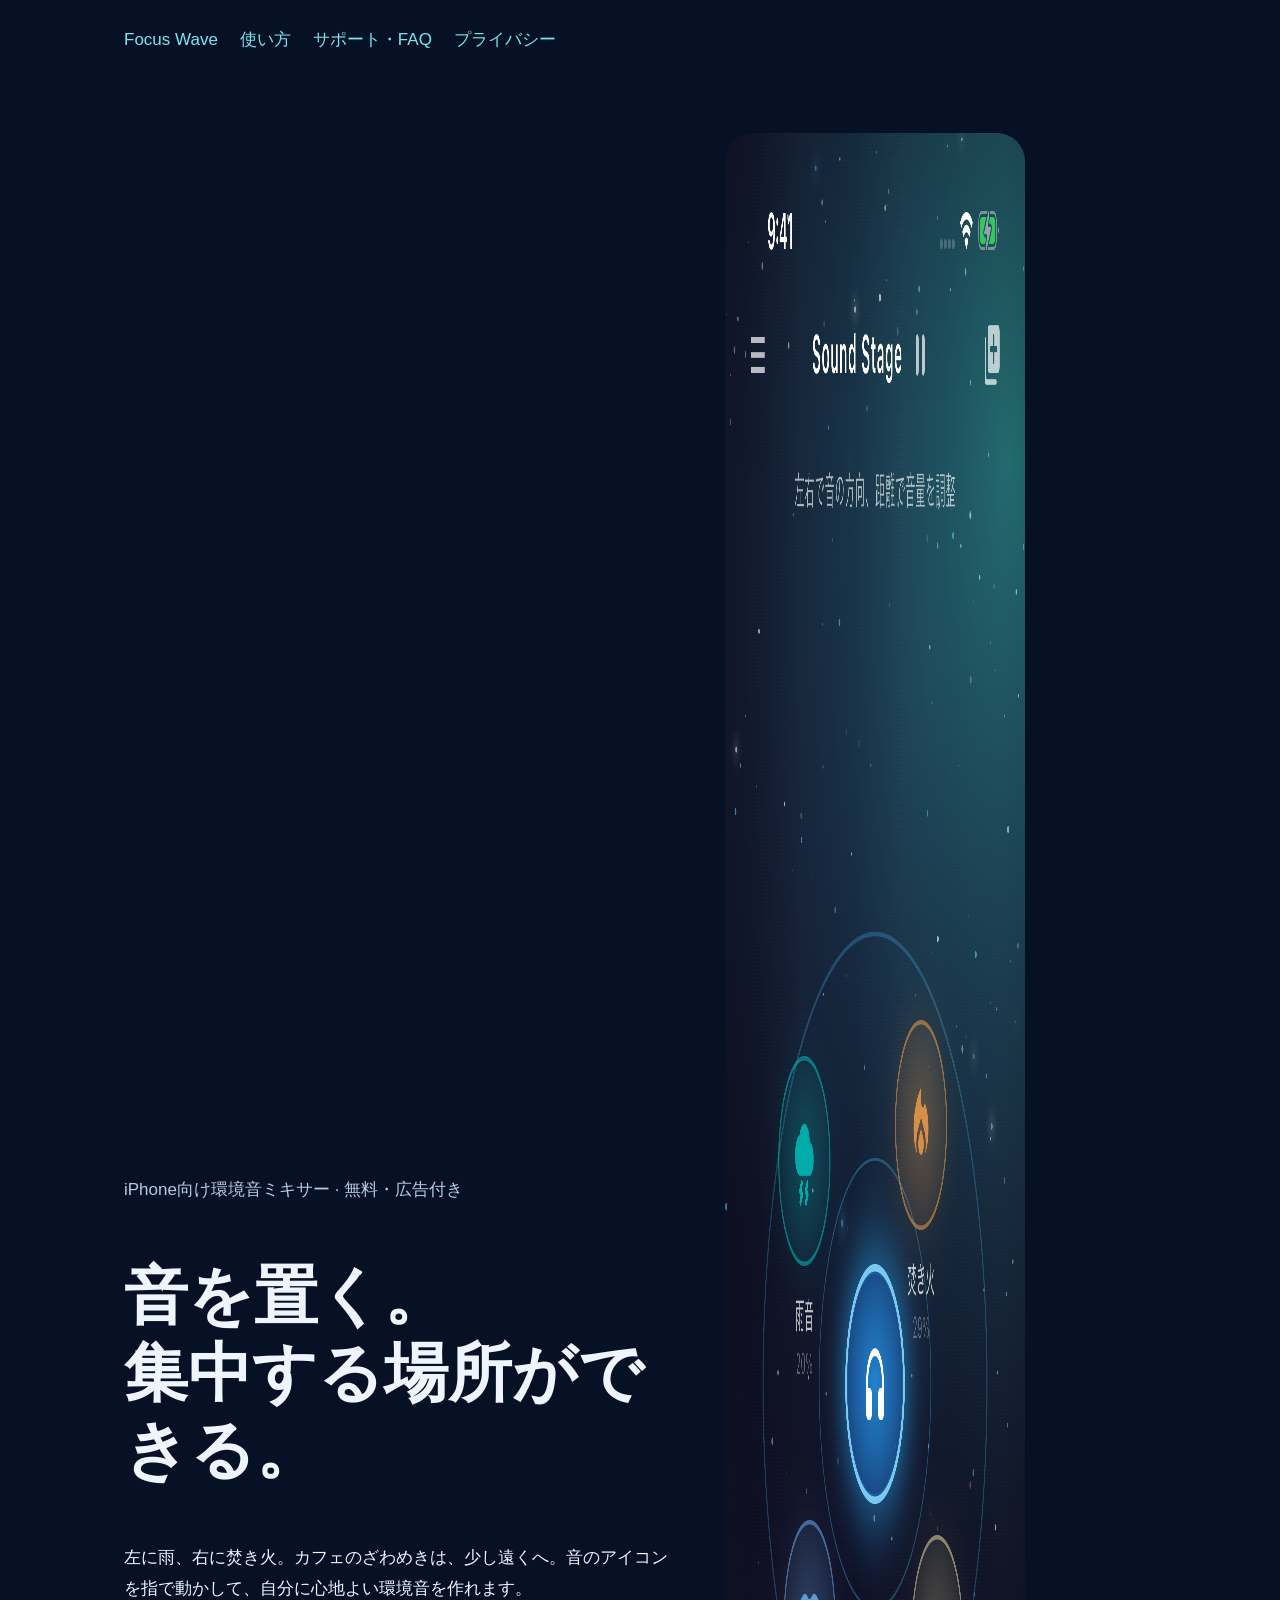
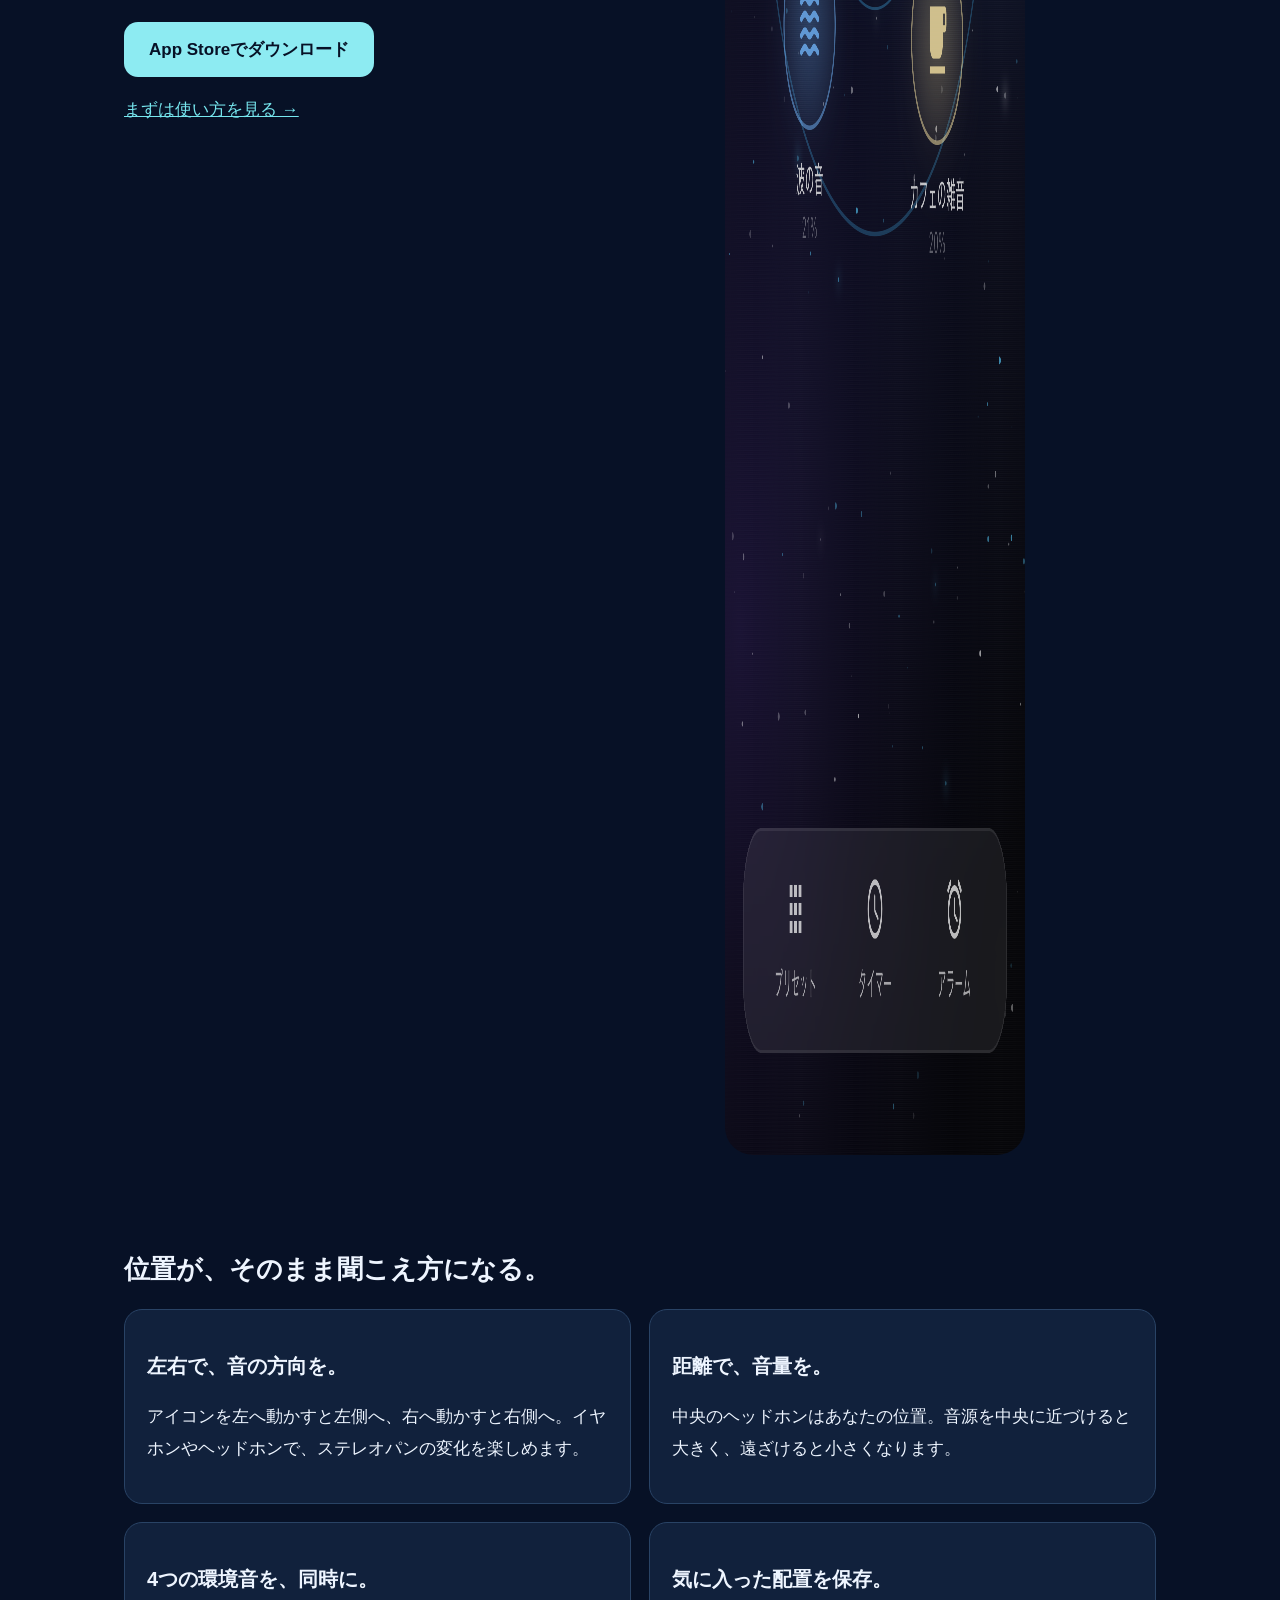
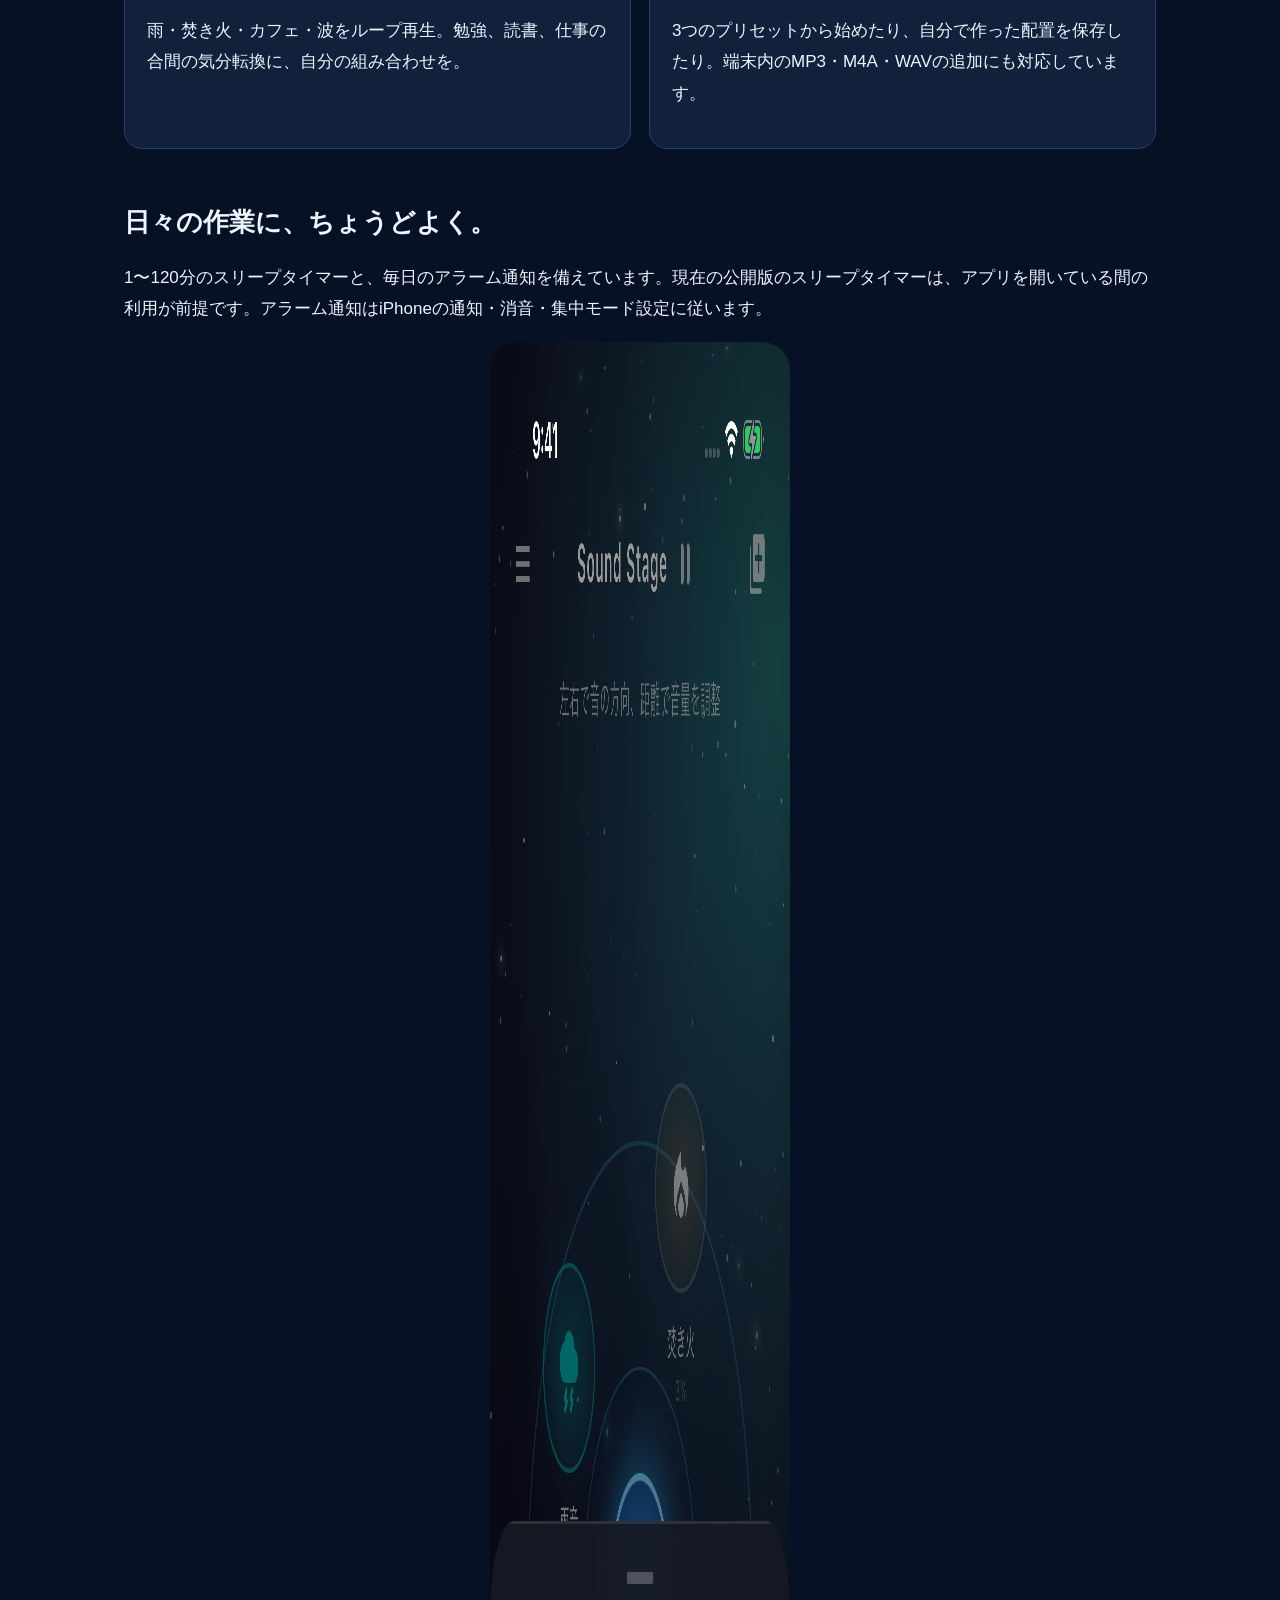
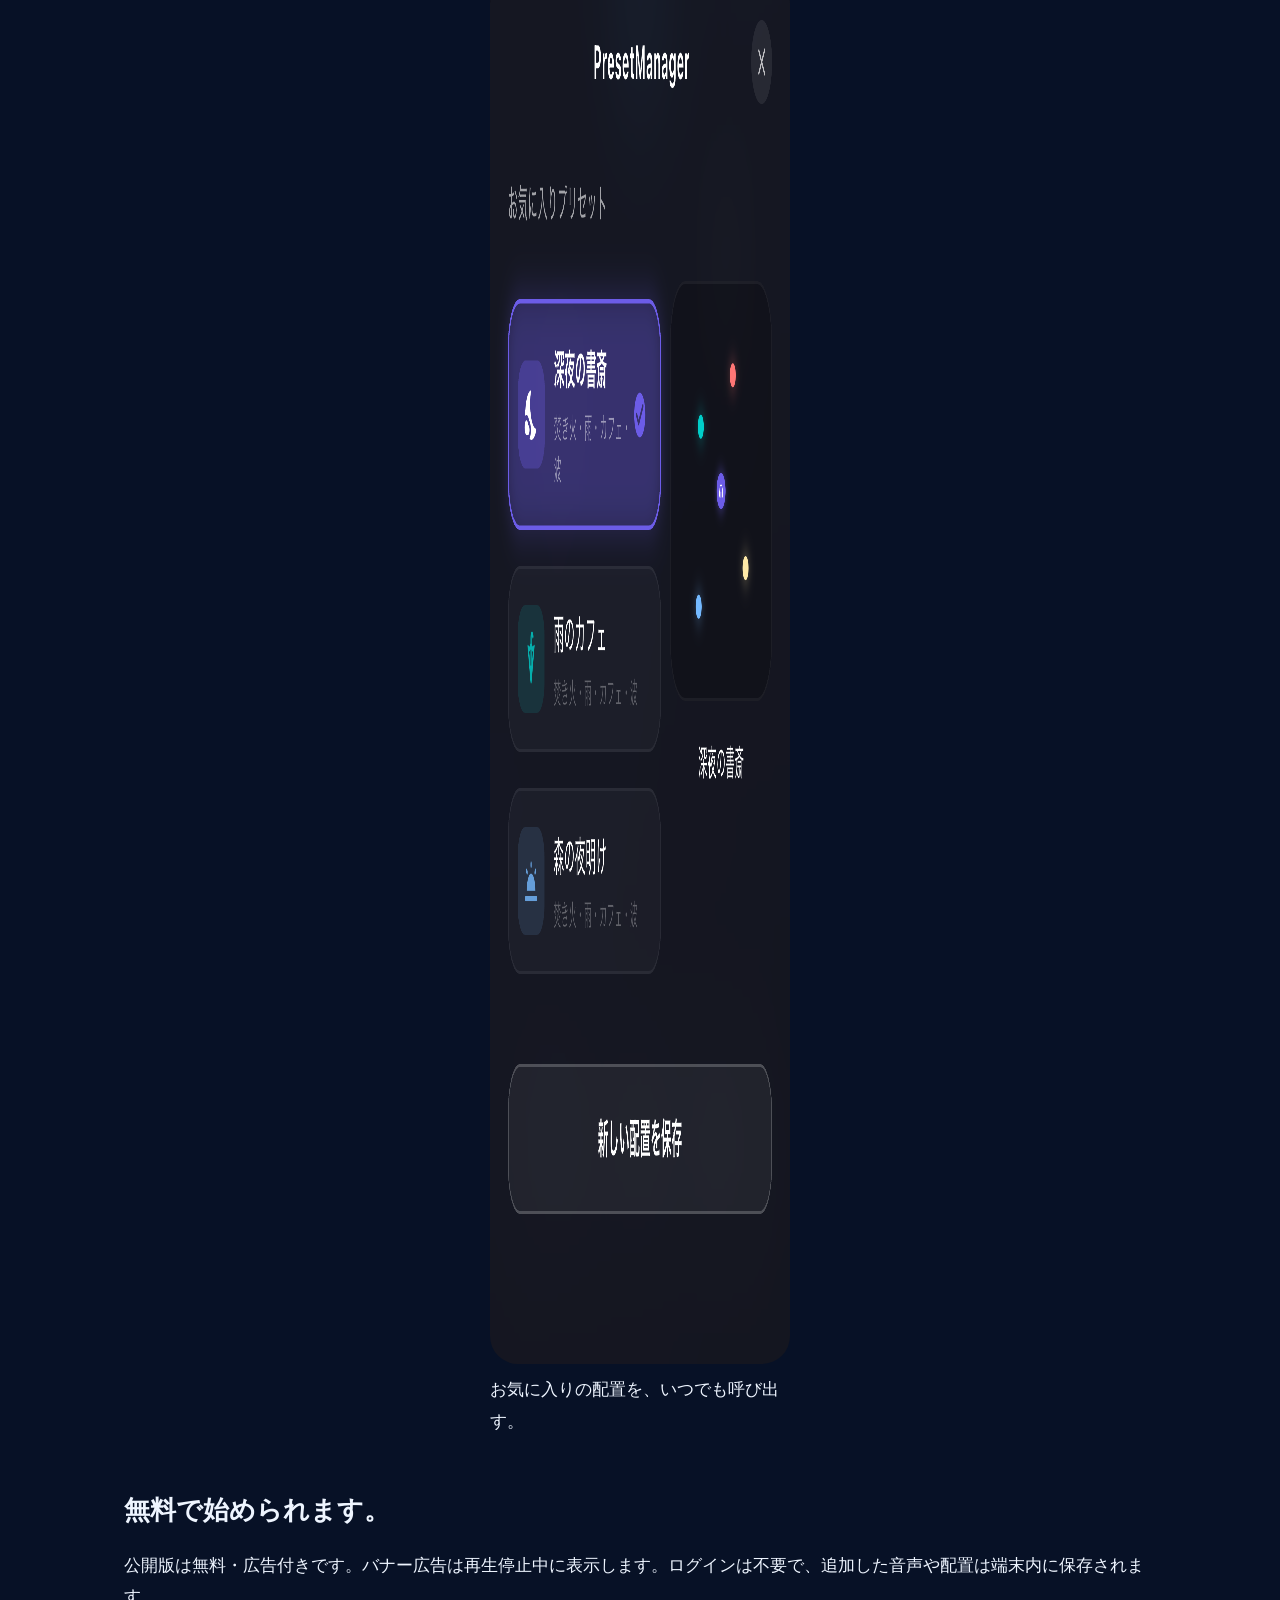
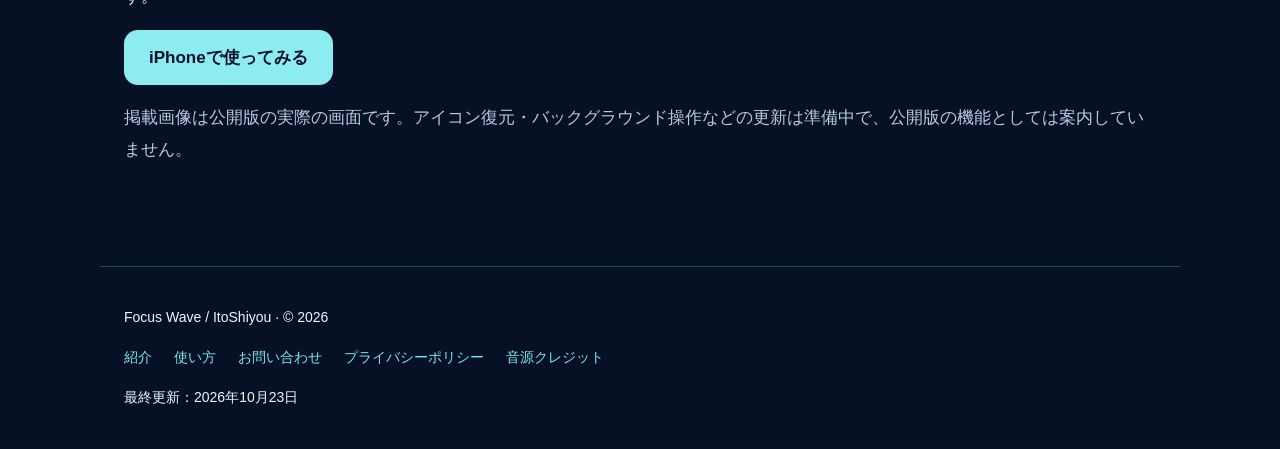
==== focus_wave/index.html @ b049e6f7 "Host Focus Wave support site without distributing web app or source" ====
<!doctype html><html lang="ja"><head><meta charset="utf-8"><meta name="viewport" content="width=device-width,initial-scale=1"><title>音を指で置く、あなたの集中空間 | Focus Wave</title><meta name="description" content="環境音を指で配置して左右の方向と音量を直感的に調整。雨・焚き火・カフェ・波を混ぜるiPhoneアプリ。無料・広告付き。"><meta property="og:title" content="音を指で置く、あなたの集中空間 | Focus Wave"><meta property="og:description" content="環境音を指で配置して左右の方向と音量を直感的に調整。雨・焚き火・カフェ・波を混ぜるiPhoneアプリ。無料・広告付き。"><meta property="og:type" content="website"><meta property="og:image" content="https://itoshiyou.github.io/focus_wave/site-assets/icon.png"><link rel="icon" href="site-assets/icon.png"><link rel="stylesheet" href="site-assets/site.css"></head><body><header><nav aria-label="サイト内ナビゲーション"><a href="index.html">Focus Wave</a><a href="guide.html">使い方</a><a href="support.html">サポート・FAQ</a><a href="privacy.html">プライバシー</a></nav></header><main><section class="hero"><div><p class="muted">iPhone向け環境音ミキサー · 無料・広告付き</p><h1>音を置く。<br>集中する場所ができる。</h1><p>左に雨、右に焚き火。カフェのざわめきは、少し遠くへ。音のアイコンを指で動かして、自分に心地よい環境音を作れます。</p><p><a class="badge" href="https://apps.apple.com/jp/app/focus-wave/id6824796019">App Storeでダウンロード</a></p><p><a href="guide.html">まずは使い方を見る →</a></p></div><div><img src="site-assets/stage.png" alt="中央のヘッドホンを囲む同心円と、雨・焚き火・カフェ・波の音源を配置した実際のアプリ画面" width="1206" height="2622"></div></section><h2>位置が、そのまま聞こえ方になる。</h2><div class="grid"><section class="card"><h3>左右で、音の方向を。</h3><p>アイコンを左へ動かすと左側へ、右へ動かすと右側へ。イヤホンやヘッドホンで、ステレオパンの変化を楽しめます。</p></section><section class="card"><h3>距離で、音量を。</h3><p>中央のヘッドホンはあなたの位置。音源を中央に近づけると大きく、遠ざけると小さくなります。</p></section><section class="card"><h3>4つの環境音を、同時に。</h3><p>雨・焚き火・カフェ・波をループ再生。勉強、読書、仕事の合間の気分転換に、自分の組み合わせを。</p></section><section class="card"><h3>気に入った配置を保存。</h3><p>3つのプリセットから始めたり、自分で作った配置を保存したり。端末内のMP3・M4A・WAVの追加にも対応しています。</p></section></div><h2>日々の作業に、ちょうどよく。</h2><p>1〜120分のスリープタイマーと、毎日のアラーム通知を備えています。現在の公開版のスリープタイマーは、アプリを開いている間の利用が前提です。アラーム通知はiPhoneの通知・消音・集中モード設定に従います。</p><div class="shots"><figure><img loading="lazy" src="site-assets/presets.png" width="1206" height="2622" alt="配置を選んで保存できるプリセット画面"><figcaption>お気に入りの配置を、いつでも呼び出す。</figcaption></figure></div><h2>無料で始められます。</h2><p>公開版は無料・広告付きです。バナー広告は再生停止中に表示します。ログインは不要で、追加した音声や配置は端末内に保存されます。</p><p><a class="badge" href="https://apps.apple.com/jp/app/focus-wave/id6824796019">iPhoneで使ってみる</a></p><p class="muted">掲載画像は公開版の実際の画面です。アイコン復元・バックグラウンド操作などの更新は準備中で、公開版の機能としては案内していません。</p></main><footer><p>Focus Wave / ItoShiyou · © 2026</p><nav><a href="index.html">紹介</a><a href="guide.html">使い方</a><a href="support.html">お問い合わせ</a><a href="privacy.html">プライバシーポリシー</a><a href="credits.html">音源クレジット</a></nav><p>最終更新：2026年10月23日</p></footer></body></html>
---- focus_wave/site-assets/site.css ----
*{box-sizing:border-box}html{color-scheme:dark}body{margin:0;background:#071126;color:#eef5ff;font:17px/1.85 -apple-system,BlinkMacSystemFont,"Segoe UI",sans-serif}a{color:#77e7ef}a:focus-visible{outline:3px solid #ffe5a8;outline-offset:5px}header,main,footer{max-width:1080px;margin:auto;padding:24px}nav{display:flex;gap:22px;flex-wrap:wrap}nav a{text-decoration:none}h1{font-size:clamp(34px,6vw,64px);line-height:1.2}h2{line-height:1.4;margin-top:56px}h3{line-height:1.5}.hero{display:grid;grid-template-columns:1.3fr 1fr;gap:40px;align-items:center;padding:30px 0}.hero img,.shots img{width:100%;max-width:300px;border-radius:28px}.badge{display:inline-block;padding:12px 25px;background:#8debf2;color:#071126;border-radius:14px;font-weight:700;text-decoration:none}.muted{color:#b9c9e0}.grid{display:grid;grid-template-columns:repeat(2,1fr);gap:18px}.card,details{background:#11213c;border:1px solid #294365;border-radius:18px;padding:22px}.shots{display:flex;justify-content:center;gap:24px;flex-wrap:wrap}.shots figure{margin:0;max-width:300px}summary{cursor:pointer;font-weight:bold}details{margin:14px 0}footer{border-top:1px solid #294365;margin-top:60px;font-size:14px}li{margin:8px 0}@media(max-width:650px){.hero,.grid{grid-template-columns:1fr}.hero>div:last-child{text-align:center}header,main,footer{padding:20px}}
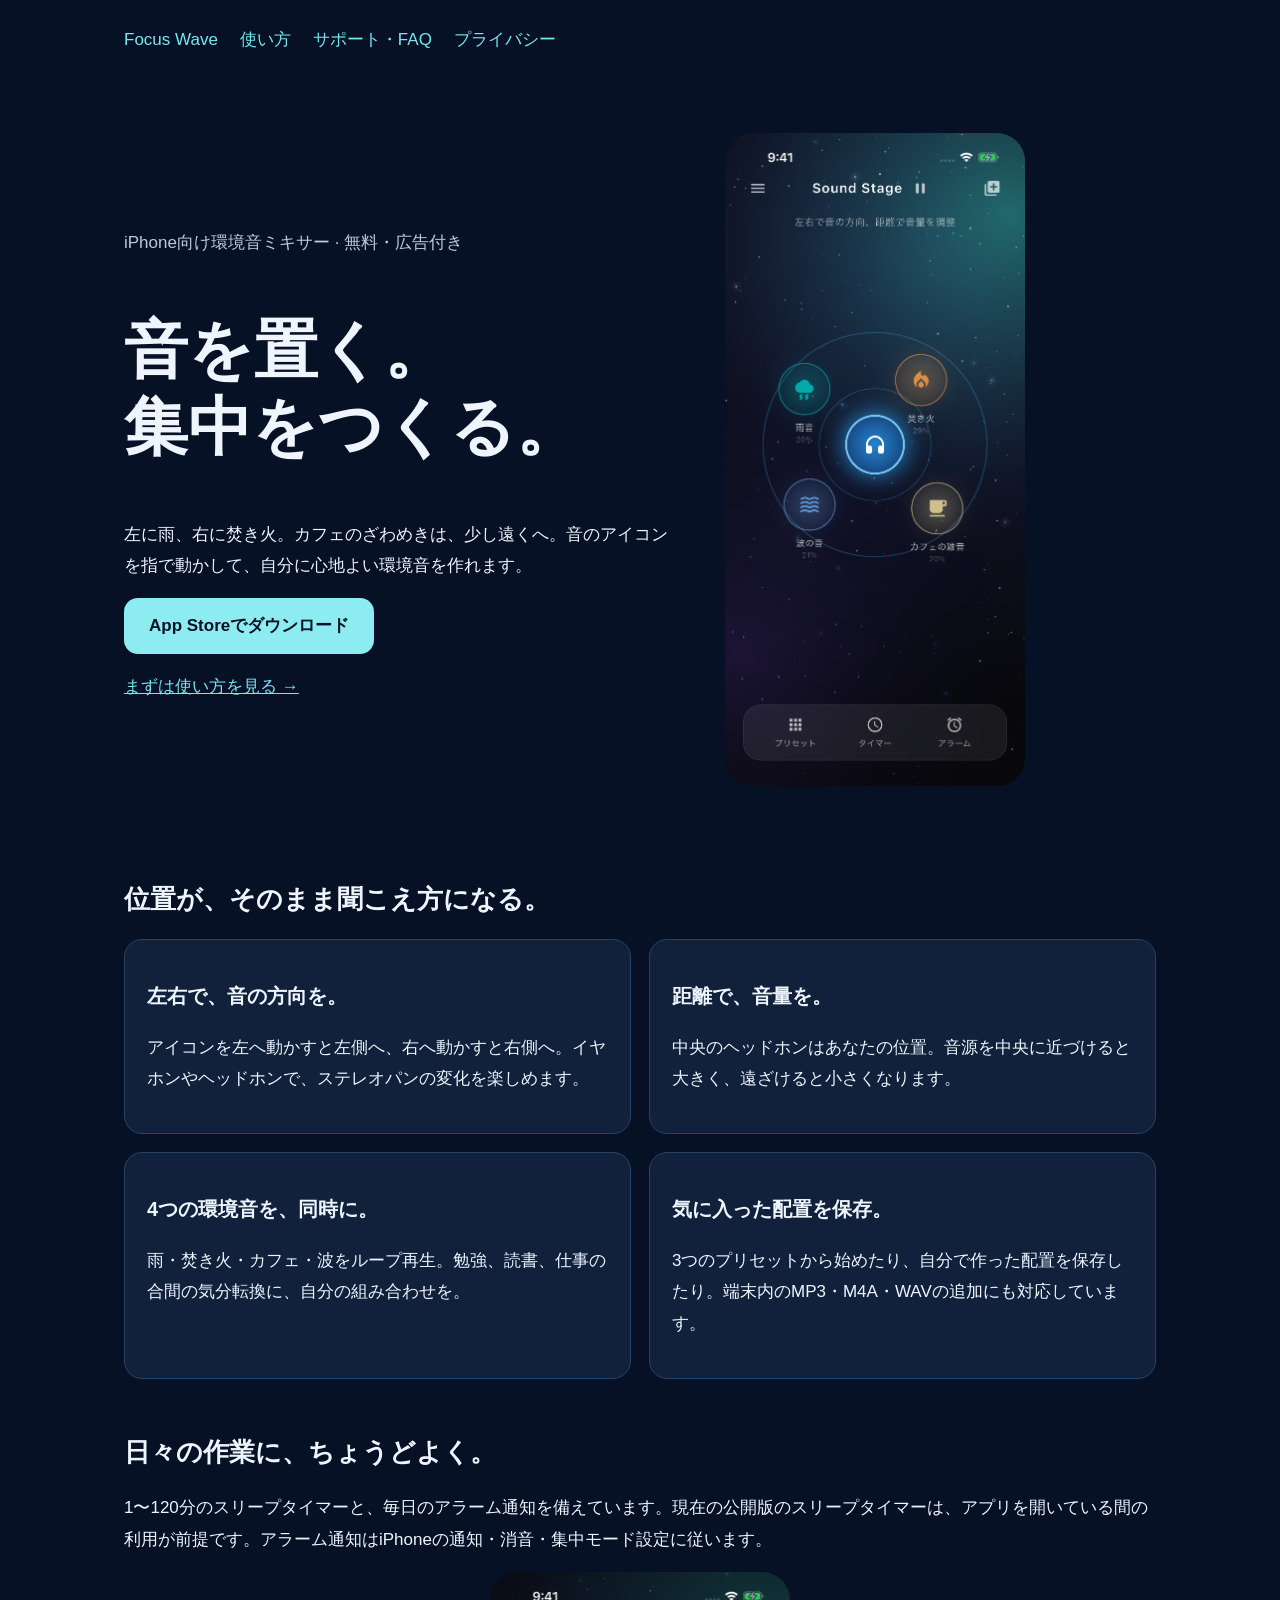
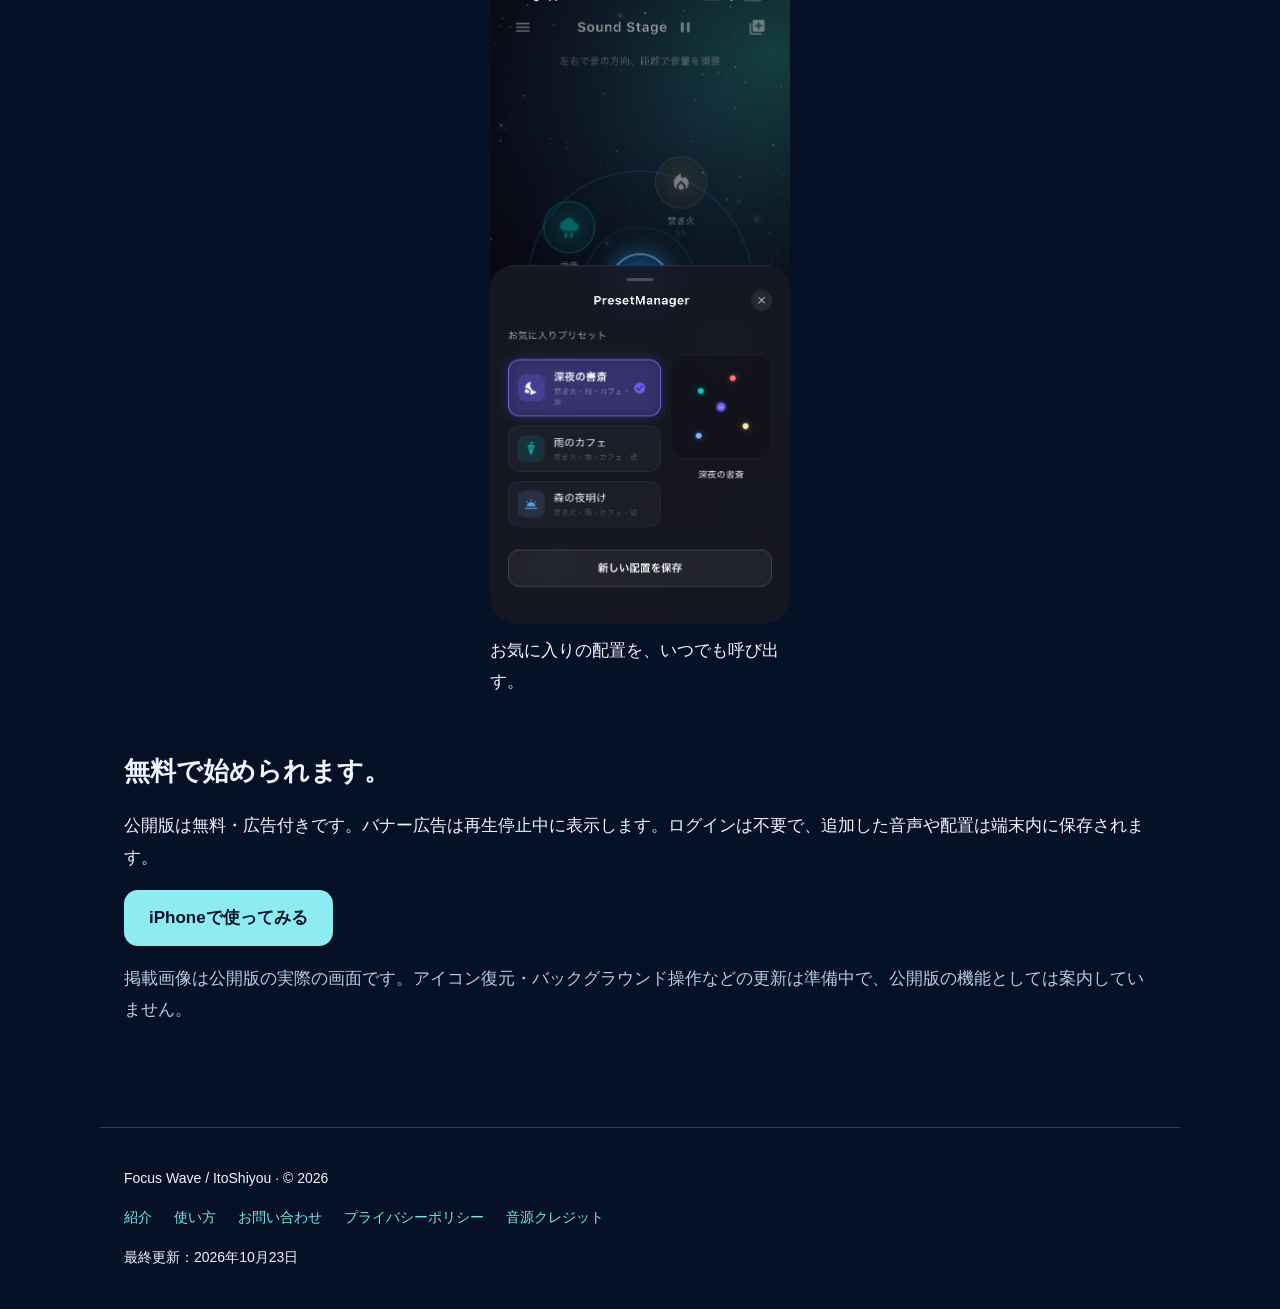
==== commit d4434719: "Sync concise Focus Wave hero copy" ====
--- a/focus_wave/index.html
+++ b/focus_wave/index.html
@@ -1 +1 @@
-<!doctype html><html lang="ja"><head><meta charset="utf-8"><meta name="viewport" content="width=device-width,initial-scale=1"><title>音を指で置く、あなたの集中空間 | Focus Wave</title><meta name="description" content="環境音を指で配置して左右の方向と音量を直感的に調整。雨・焚き火・カフェ・波を混ぜるiPhoneアプリ。無料・広告付き。"><meta property="og:title" content="音を指で置く、あなたの集中空間 | Focus Wave"><meta property="og:description" content="環境音を指で配置して左右の方向と音量を直感的に調整。雨・焚き火・カフェ・波を混ぜるiPhoneアプリ。無料・広告付き。"><meta property="og:type" content="website"><meta property="og:image" content="https://itoshiyou.github.io/focus_wave/site-assets/icon.png"><link rel="icon" href="site-assets/icon.png"><link rel="stylesheet" href="site-assets/site.css"></head><body><header><nav aria-label="サイト内ナビゲーション"><a href="index.html">Focus Wave</a><a href="guide.html">使い方</a><a href="support.html">サポート・FAQ</a><a href="privacy.html">プライバシー</a></nav></header><main><section class="hero"><div><p class="muted">iPhone向け環境音ミキサー · 無料・広告付き</p><h1>音を置く。<br>集中する場所ができる。</h1><p>左に雨、右に焚き火。カフェのざわめきは、少し遠くへ。音のアイコンを指で動かして、自分に心地よい環境音を作れます。</p><p><a class="badge" href="https://apps.apple.com/jp/app/focus-wave/id6824796019">App Storeでダウンロード</a></p><p><a href="guide.html">まずは使い方を見る →</a></p></div><div><img src="site-assets/stage.png" alt="中央のヘッドホンを囲む同心円と、雨・焚き火・カフェ・波の音源を配置した実際のアプリ画面" width="1206" height="2622"></div></section><h2>位置が、そのまま聞こえ方になる。</h2><div class="grid"><section class="card"><h3>左右で、音の方向を。</h3><p>アイコンを左へ動かすと左側へ、右へ動かすと右側へ。イヤホンやヘッドホンで、ステレオパンの変化を楽しめます。</p></section><section class="card"><h3>距離で、音量を。</h3><p>中央のヘッドホンはあなたの位置。音源を中央に近づけると大きく、遠ざけると小さくなります。</p></section><section class="card"><h3>4つの環境音を、同時に。</h3><p>雨・焚き火・カフェ・波をループ再生。勉強、読書、仕事の合間の気分転換に、自分の組み合わせを。</p></section><section class="card"><h3>気に入った配置を保存。</h3><p>3つのプリセットから始めたり、自分で作った配置を保存したり。端末内のMP3・M4A・WAVの追加にも対応しています。</p></section></div><h2>日々の作業に、ちょうどよく。</h2><p>1〜120分のスリープタイマーと、毎日のアラーム通知を備えています。現在の公開版のスリープタイマーは、アプリを開いている間の利用が前提です。アラーム通知はiPhoneの通知・消音・集中モード設定に従います。</p><div class="shots"><figure><img loading="lazy" src="site-assets/presets.png" width="1206" height="2622" alt="配置を選んで保存できるプリセット画面"><figcaption>お気に入りの配置を、いつでも呼び出す。</figcaption></figure></div><h2>無料で始められます。</h2><p>公開版は無料・広告付きです。バナー広告は再生停止中に表示します。ログインは不要で、追加した音声や配置は端末内に保存されます。</p><p><a class="badge" href="https://apps.apple.com/jp/app/focus-wave/id6824796019">iPhoneで使ってみる</a></p><p class="muted">掲載画像は公開版の実際の画面です。アイコン復元・バックグラウンド操作などの更新は準備中で、公開版の機能としては案内していません。</p></main><footer><p>Focus Wave / ItoShiyou · © 2026</p><nav><a href="index.html">紹介</a><a href="guide.html">使い方</a><a href="support.html">お問い合わせ</a><a href="privacy.html">プライバシーポリシー</a><a href="credits.html">音源クレジット</a></nav><p>最終更新：2026年10月23日</p></footer></body></html>+<!doctype html><html lang="ja"><head><meta charset="utf-8"><meta name="viewport" content="width=device-width,initial-scale=1"><title>音を指で置く、あなたの集中空間 | Focus Wave</title><meta name="description" content="環境音を指で配置して左右の方向と音量を直感的に調整。雨・焚き火・カフェ・波を混ぜるiPhoneアプリ。無料・広告付き。"><meta property="og:title" content="音を指で置く、あなたの集中空間 | Focus Wave"><meta property="og:description" content="環境音を指で配置して左右の方向と音量を直感的に調整。雨・焚き火・カフェ・波を混ぜるiPhoneアプリ。無料・広告付き。"><meta property="og:type" content="website"><meta property="og:image" content="https://itoshiyou.github.io/focus_wave/site-assets/icon.png"><link rel="icon" href="site-assets/icon.png"><link rel="stylesheet" href="site-assets/site.css"></head><body><header><nav aria-label="サイト内ナビゲーション"><a href="index.html">Focus Wave</a><a href="guide.html">使い方</a><a href="support.html">サポート・FAQ</a><a href="privacy.html">プライバシー</a></nav></header><main><section class="hero"><div><p class="muted">iPhone向け環境音ミキサー · 無料・広告付き</p><h1>音を置く。<br>集中をつくる。</h1><p>左に雨、右に焚き火。カフェのざわめきは、少し遠くへ。音のアイコンを指で動かして、自分に心地よい環境音を作れます。</p><p><a class="badge" href="https://apps.apple.com/jp/app/focus-wave/id6824796019">App Storeでダウンロード</a></p><p><a href="guide.html">まずは使い方を見る →</a></p></div><div><img src="site-assets/stage.png" alt="中央のヘッドホンを囲む同心円と、雨・焚き火・カフェ・波の音源を配置した実際のアプリ画面" width="1206" height="2622"></div></section><h2>位置が、そのまま聞こえ方になる。</h2><div class="grid"><section class="card"><h3>左右で、音の方向を。</h3><p>アイコンを左へ動かすと左側へ、右へ動かすと右側へ。イヤホンやヘッドホンで、ステレオパンの変化を楽しめます。</p></section><section class="card"><h3>距離で、音量を。</h3><p>中央のヘッドホンはあなたの位置。音源を中央に近づけると大きく、遠ざけると小さくなります。</p></section><section class="card"><h3>4つの環境音を、同時に。</h3><p>雨・焚き火・カフェ・波をループ再生。勉強、読書、仕事の合間の気分転換に、自分の組み合わせを。</p></section><section class="card"><h3>気に入った配置を保存。</h3><p>3つのプリセットから始めたり、自分で作った配置を保存したり。端末内のMP3・M4A・WAVの追加にも対応しています。</p></section></div><h2>日々の作業に、ちょうどよく。</h2><p>1〜120分のスリープタイマーと、毎日のアラーム通知を備えています。現在の公開版のスリープタイマーは、アプリを開いている間の利用が前提です。アラーム通知はiPhoneの通知・消音・集中モード設定に従います。</p><div class="shots"><figure><img loading="lazy" src="site-assets/presets.png" width="1206" height="2622" alt="配置を選んで保存できるプリセット画面"><figcaption>お気に入りの配置を、いつでも呼び出す。</figcaption></figure></div><h2>無料で始められます。</h2><p>公開版は無料・広告付きです。バナー広告は再生停止中に表示します。ログインは不要で、追加した音声や配置は端末内に保存されます。</p><p><a class="badge" href="https://apps.apple.com/jp/app/focus-wave/id6824796019">iPhoneで使ってみる</a></p><p class="muted">掲載画像は公開版の実際の画面です。アイコン復元・バックグラウンド操作などの更新は準備中で、公開版の機能としては案内していません。</p></main><footer><p>Focus Wave / ItoShiyou · © 2026</p><nav><a href="index.html">紹介</a><a href="guide.html">使い方</a><a href="support.html">お問い合わせ</a><a href="privacy.html">プライバシーポリシー</a><a href="credits.html">音源クレジット</a></nav><p>最終更新：2026年10月23日</p></footer></body></html>
--- a/focus_wave/site-assets/site.css
+++ b/focus_wave/site-assets/site.css
@@ -1 +1 @@
-*{box-sizing:border-box}html{color-scheme:dark}body{margin:0;background:#071126;color:#eef5ff;font:17px/1.85 -apple-system,BlinkMacSystemFont,"Segoe UI",sans-serif}a{color:#77e7ef}a:focus-visible{outline:3px solid #ffe5a8;outline-offset:5px}header,main,footer{max-width:1080px;margin:auto;padding:24px}nav{display:flex;gap:22px;flex-wrap:wrap}nav a{text-decoration:none}h1{font-size:clamp(34px,6vw,64px);line-height:1.2}h2{line-height:1.4;margin-top:56px}h3{line-height:1.5}.hero{display:grid;grid-template-columns:1.3fr 1fr;gap:40px;align-items:center;padding:30px 0}.hero img,.shots img{width:100%;max-width:300px;border-radius:28px}.badge{display:inline-block;padding:12px 25px;background:#8debf2;color:#071126;border-radius:14px;font-weight:700;text-decoration:none}.muted{color:#b9c9e0}.grid{display:grid;grid-template-columns:repeat(2,1fr);gap:18px}.card,details{background:#11213c;border:1px solid #294365;border-radius:18px;padding:22px}.shots{display:flex;justify-content:center;gap:24px;flex-wrap:wrap}.shots figure{margin:0;max-width:300px}summary{cursor:pointer;font-weight:bold}details{margin:14px 0}footer{border-top:1px solid #294365;margin-top:60px;font-size:14px}li{margin:8px 0}@media(max-width:650px){.hero,.grid{grid-template-columns:1fr}.hero>div:last-child{text-align:center}header,main,footer{padding:20px}}+*{box-sizing:border-box}html{color-scheme:dark}body{margin:0;background:#071126;color:#eef5ff;font:17px/1.85 -apple-system,BlinkMacSystemFont,"Segoe UI",sans-serif}a{color:#77e7ef}a:focus-visible{outline:3px solid #ffe5a8;outline-offset:5px}header,main,footer{max-width:1080px;margin:auto;padding:24px}nav{display:flex;gap:22px;flex-wrap:wrap}nav a{text-decoration:none}h1{font-size:clamp(34px,6vw,64px);line-height:1.2}h2{line-height:1.4;margin-top:56px}h3{line-height:1.5}.hero{display:grid;grid-template-columns:1.3fr 1fr;gap:40px;align-items:center;padding:30px 0}.hero img,.shots img{width:100%;height:auto;max-width:300px;border-radius:28px}.badge{display:inline-block;padding:12px 25px;background:#8debf2;color:#071126;border-radius:14px;font-weight:700;text-decoration:none}.muted{color:#b9c9e0}.grid{display:grid;grid-template-columns:repeat(2,1fr);gap:18px}.card,details{background:#11213c;border:1px solid #294365;border-radius:18px;padding:22px}.shots{display:flex;justify-content:center;gap:24px;flex-wrap:wrap}.shots figure{margin:0;max-width:300px}summary{cursor:pointer;font-weight:bold}details{margin:14px 0}footer{border-top:1px solid #294365;margin-top:60px;font-size:14px}li{margin:8px 0}@media(max-width:650px){.hero,.grid{grid-template-columns:1fr}.hero>div:last-child{text-align:center}header,main,footer{padding:20px}}
